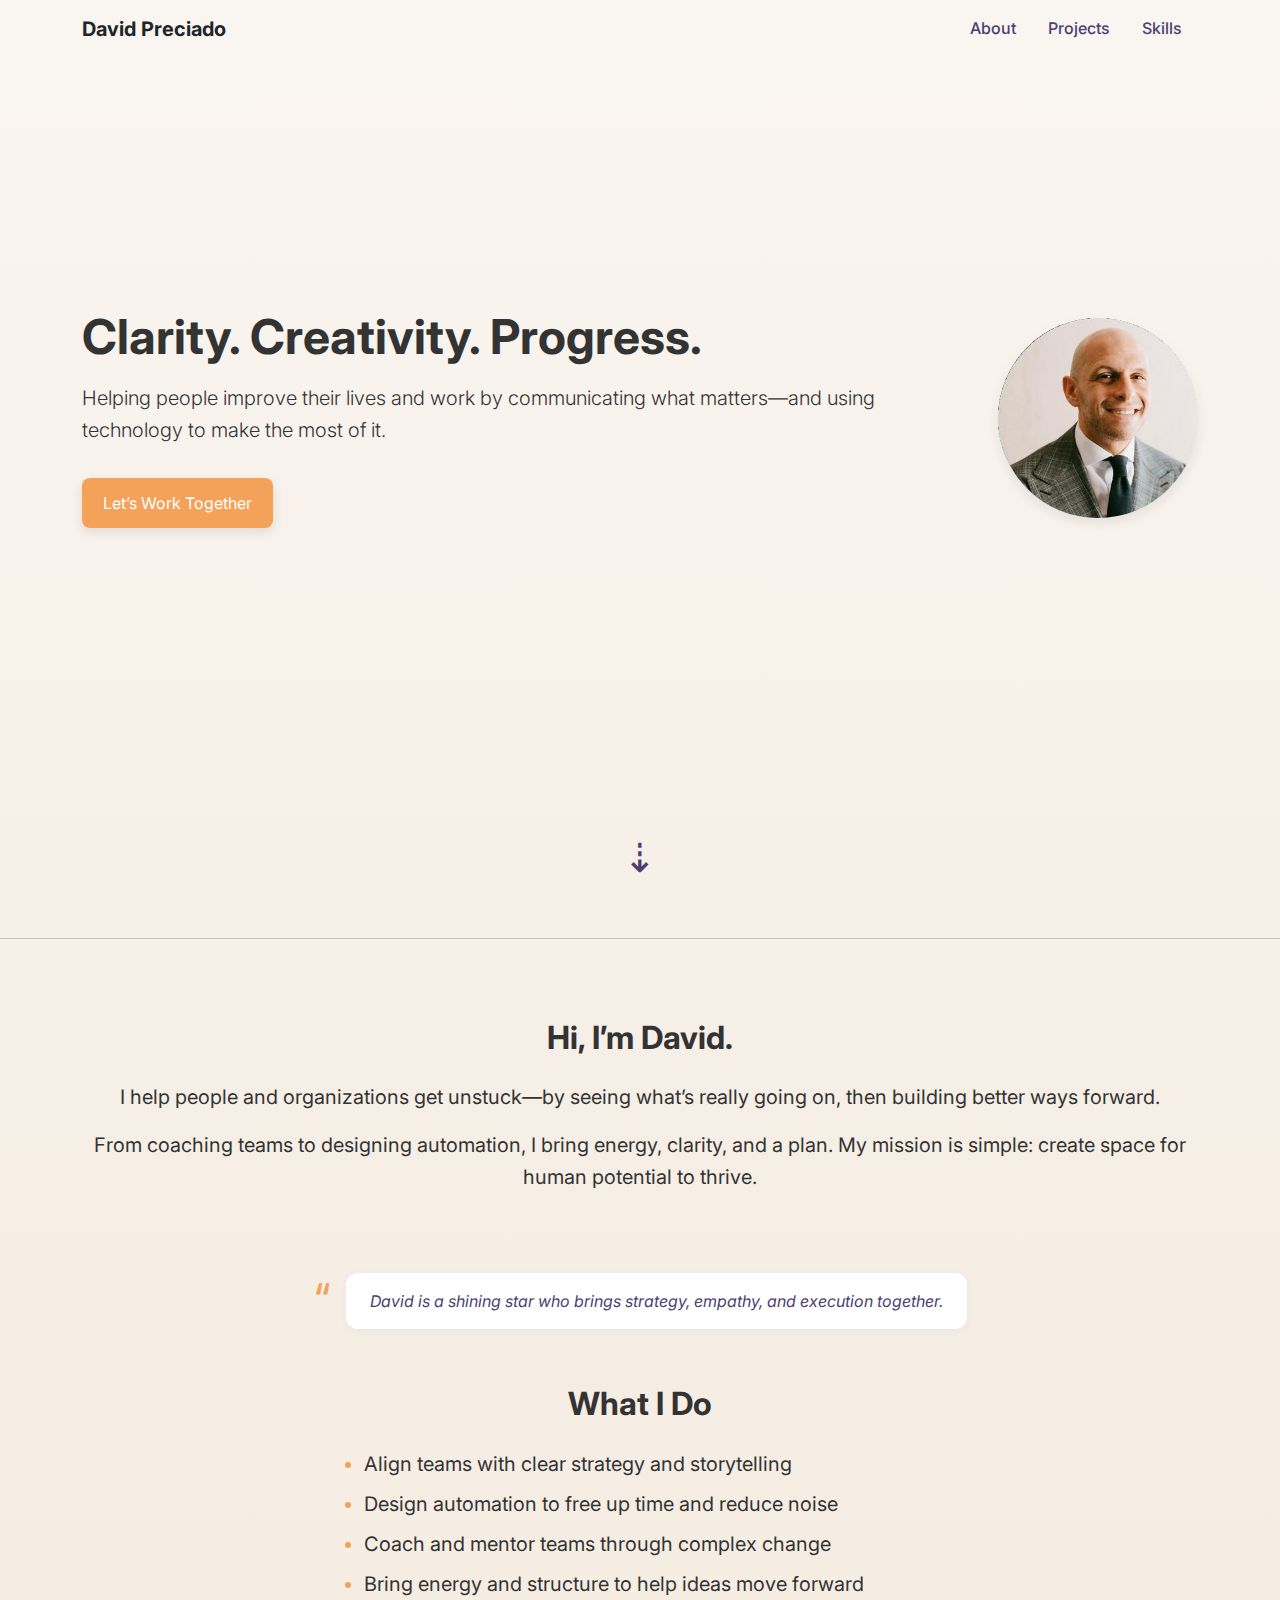
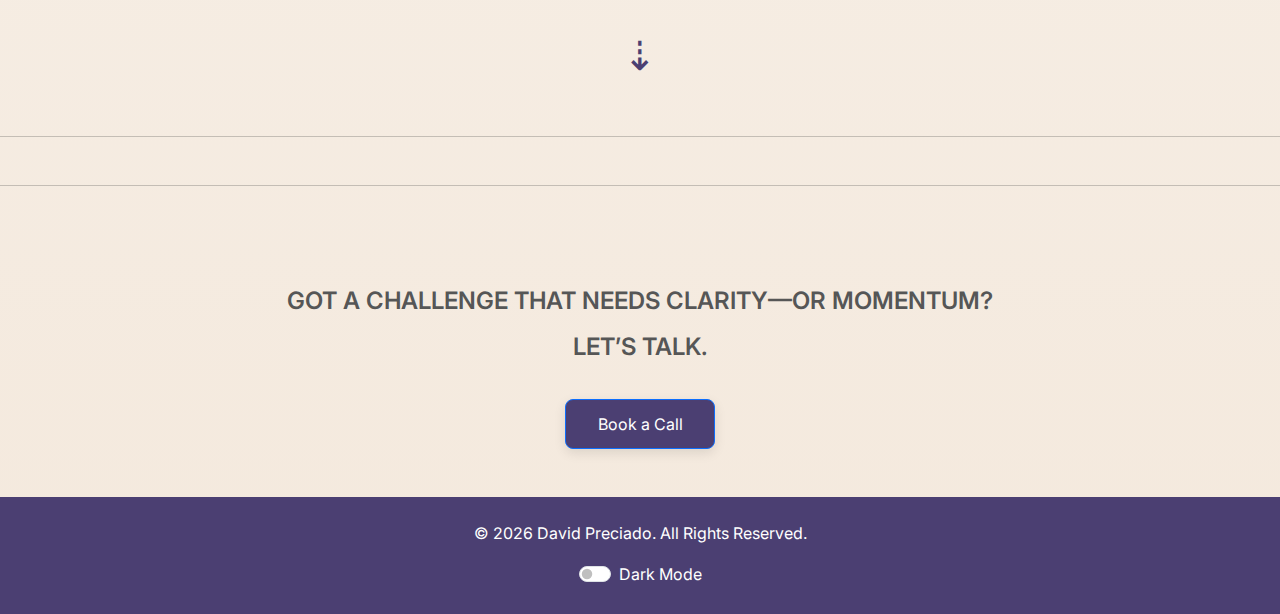
==== index.html @ b1fb0b47 "Add headshot image and enhance homepage layout with new sections and styles" ====
<!DOCTYPE html>
<html lang="en">
<head>
  <meta charset="UTF-8" />
  <meta name="viewport" content="width=device-width, initial-scale=1.0" />
  <title>David Preciado</title>

  <!-- Google Fonts -->
  <link href="https://fonts.googleapis.com/css2?family=Inter:wght@400;600;700;800&display=swap" rel="stylesheet" />
  
  <!-- Bootstrap -->
  <link href="https://cdn.jsdelivr.net/npm/bootstrap@5.3.0/dist/css/bootstrap.min.css" rel="stylesheet" />

  <!-- Custom Styles -->
  <link href="styles/main.css" rel="stylesheet" />
</head>
<body class="custom-body">

  <!-- Navbar -->
  <nav class="navbar navbar-expand-md">
    <div class="container d-flex justify-content-between align-items-center">
      <a class="navbar-brand fw-bold text-dark" href="#">David Preciado</a>
      <ul class="nav">
        <li class="nav-item"><a class="nav-link" href="#">About</a></li>
        <li class="nav-item"><a class="nav-link" href="#">Projects</a></li>
        <li class="nav-item"><a class="nav-link" href="#">Skills</a></li>
      </ul>
    </div>
  </nav>

<!-- Hero Section -->
<header class="hero-section d-flex align-items-center py-5 position-relative">
    <div class="container-xl d-flex flex-column flex-md-row align-items-center justify-content-between gap-5">
      <!-- text + image -->
      <div class="text-md-start text-center">
        <h1 class="display-5 fw-bold">Clarity. Creativity. Progress.</h1>
        <p class="lead mt-3">Helping people improve their lives and work by communicating what matters—and using technology to make the most of it.</p>
        <a href="https://www.linkedin.com/in/davidpreciado/" class="btn btn-highlight mt-3" target="_blank" rel="noopener">Let’s Work Together</a>
      </div>
      <img src="assets/images/headshot.jpg" alt="David Preciado Headshot" class="img-fluid rounded-circle" width="200" height="200" />
    </div>
  </header>
  
  <!-- ✅ Move scroll arrow OUTSIDE the header -->
  <div class="scroll-arrow">
    <a href="#about-section" class="scroll-link" aria-label="Scroll to about section">
      <span>&#8675;</span>
    </a>
  </div>
  
  <hr class="my-5" />
  
  <!-- About -->
  <section id="about-section" class="container pt-4 pb-2 text-center">
    <h2 class="fw-bold mb-4">Hi, I’m David.</h2>
    <p class="fs-5 mb-3">I help people and organizations get unstuck—by seeing what’s really going on, then building better ways forward.</p>
    <p class="fs-5">From coaching teams to designing automation, I bring energy, clarity, and a plan. My mission is simple: create space for human potential to thrive.</p>
  </section>

  <!-- Testimonial Quote -->
  <div class="pull-quote-divider">
    <span class="pull-quote-icon">“</span>
    <blockquote class="pull-quote-text">
      David is a shining star who brings strategy, empathy, and execution together.
    </blockquote>
  </div>
  
  
  
  
  
  
  

  <!-- What I Do -->
  <section id="what-i-do" class="container py-4 text-center">
    <h2 class="fw-bold mb-4">What I Do</h2>
    <ul class="styled-list fs-5 mx-auto text-start" style="max-width: 600px;">
      <li class="mb-2">Align teams with clear strategy and storytelling</li>
      <li class="mb-2">Design automation to free up time and reduce noise</li>
      <li class="mb-2">Coach and mentor teams through complex change</li>
      <li class="mb-2">Bring energy and structure to help ideas move forward</li>
    </ul>
  </section>
<!-- Scroll Arrow to CTA -->
<div class="scroll-arrow scroll-arrow--cta">
    <a href="#cta-section" class="scroll-link" aria-label="Scroll to Call To Action">
      <span>&#8675;</span>
    </a>
  </div>
  
  <hr class="my-5" />
  
  <hr class="my-5" />

  <!-- Call to Action -->
  <section id="cta-section" class="container text-center py-5">
    <p class="fs-4 fw-semibold text-uppercase text-muted">
      Got a challenge that needs clarity—or momentum?
      <span class="d-block mt-2">Let’s talk.</span>
    </p>
    <a href="https://www.linkedin.com/in/davidpreciado/" class="btn btn-primary mt-3" target="_blank" rel="noopener">Book a Call</a>
  </section>
  

  <!-- Footer -->
  <footer class="main-footer text-center py-4">
    <p>&copy; <span id="copyright-year"></span> David Preciado. All Rights Reserved.</p>
    <div class="form-check form-switch d-flex justify-content-center mt-3">
      <input class="form-check-input" type="checkbox" id="dark-mode-toggle" role="switch" aria-label="Toggle dark mode">
      <label class="form-check-label ms-2" for="dark-mode-toggle">Dark Mode</label>
    </div>
  </footer>

  <!-- Scripts -->
  <script src="https://cdn.jsdelivr.net/npm/bootstrap@5.3.0/dist/js/bootstrap.bundle.min.js"></script>
  <script src="scripts/app.js"></script>
</body>
</html>
---- styles/main.css ----
:root {
    --border-radius: 0.5rem;
  }
  
  /* Global Styles */
  .custom-body {
    background: linear-gradient(to bottom, #f9f5f0 0%, #f4e9dd 100%);
    color: #333;
    font-family: 'Inter', sans-serif;
    line-height: 1.6;
  }
  
  /* Typography */
  h1, h2, h3 {
    font-weight: 700;
  }
  h1 {
    font-size: 2.75rem;
  }
  h2 {
    font-size: 2rem;
  }
  @media (max-width: 768px) {
    h1 { font-size: 2rem; }
    h2 { font-size: 1.75rem; }
  }
  
  /* Hero Section */
  .hero-section {
    min-height: 80vh;
  }
  
  /* About Section */
  #about-section {
    padding-top: 2rem !important;
    padding-bottom: 1rem !important;
  }
  
  /* Navigation */
  .navbar .nav-link {
    color: #4B3F72;
    font-weight: 500;
  }
  .navbar .nav-link:hover {
    color: #F4A259;
    text-decoration: underline;
  }
  
  /* Buttons */
  .btn {
    border-radius: var(--border-radius);
    font-size: 1rem;
    min-width: 150px;
    padding: 0.75rem 1.25rem;
    box-shadow: 0 4px 12px rgba(0, 0, 0, 0.1);
    transition: all 0.3s ease;
  }
  .btn:hover {
    transform: translateY(-2px);
    box-shadow: 0 6px 16px rgba(0, 0, 0, 0.15);
  }
  .btn-highlight {
    background-color: #F4A259;
    color: white;
  }
  .btn-highlight:hover {
    background-color: #f6b469;
  }
  .btn-primary {
    background-color: #4B3F72;
    color: white;
  }
  .btn-primary:hover {
    background-color: #6a5897;
  }
  
  /* Footer */
  .main-footer {
    background-color: #4B3F72;
    color: white;
  }
  
  /* List Styling */
  .styled-list {
    list-style-type: disc;
    padding-left: 1.5rem;
  }
  .styled-list li::marker {
    color: #F4A259;
  }
  
  /* Image Styling */
  img {
    display: block;
    height: auto;
    max-width: 100%;
    border-radius: 50%;
    box-shadow:
      0 4px 12px rgba(0, 0, 0, 0.1),
      0 0 0 4px #f9f5f0;
    border: none;
  }
  
  /* Dark Mode */
  body.dark-mode {
    background-color: #1f1f1f;
    color: #f0f0f0;
  }
  body.dark-mode .main-footer {
    background-color: #2e2e2e;
    color: #f0f0f0;
  }
  body.dark-mode .btn-highlight,
  body.dark-mode .btn-primary {
    background-color: #6a5897;
  }
  body.dark-mode .styled-list li::marker {
    color: #F6A873;
  }
  
  /* Scroll Arrow */
  .scroll-arrow {
    display: flex;
    justify-content: center;
    align-items: center;
    margin-top: 3rem;
    font-size: 2.5rem;
    color: #4B3F72;
    animation: bounce 2s infinite;
  }
  .scroll-arrow--cta {
    margin-top: -1rem;
    margin-bottom: 3rem;
  }
  .scroll-link {
    text-decoration: none;
    color: inherit;
    transition: transform 0.3s ease, opacity 0.3s ease;
  }
  .scroll-link:hover {
    transform: scale(1.05);
    opacity: 0.8;
  }
  @keyframes bounce {
    0%, 20%, 50%, 80%, 100% { transform: translateY(0); }
    40% { transform: translateY(5px); }
    60% { transform: translateY(3px); }
  }
  @media (max-width: 576px) {
    .scroll-arrow { display: none; }
  }
  
  /* Testimonial (Pull Quote) */
  .pull-quote-divider {
    display: flex;
    justify-content: center;
    align-items: flex-start;
    margin: 3rem auto 2rem;
    position: relative;
    max-width: 700px;
    gap: 1rem;
  }
  
  .pull-quote-icon {
    font-size: 3rem;
    line-height: 1;
    color: #F4A259;
    position: relative;
    top: 0.2rem;
    flex-shrink: 0;
  }
  
  .pull-quote-text {
    background-color: white;
    padding: 1rem 1.5rem;
    border-radius: 0.75rem;
    box-shadow: 0 2px 10px rgba(0, 0, 0, 0.04);
    font-style: italic;
    font-size: 1rem;
    line-height: 1.5;
    color: #4B3F72;
    margin: 0;
    text-align: left;
  }
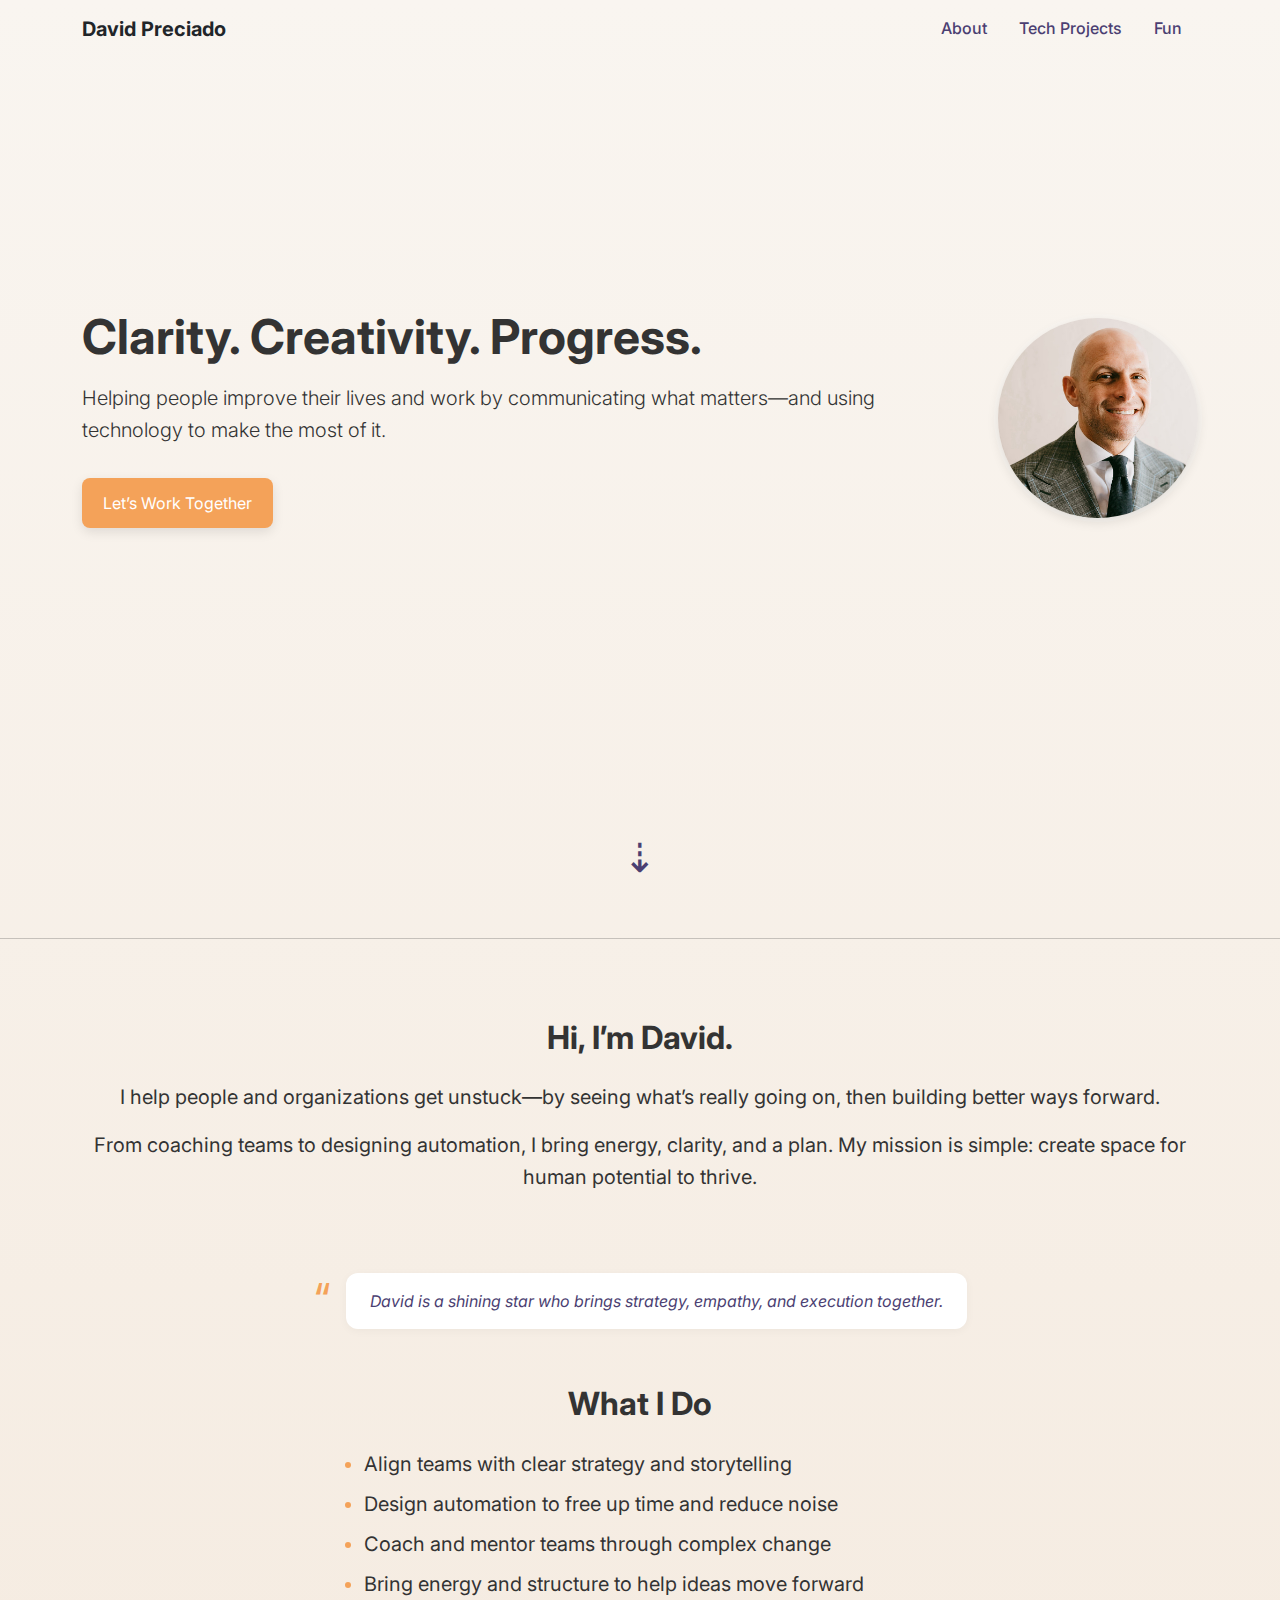
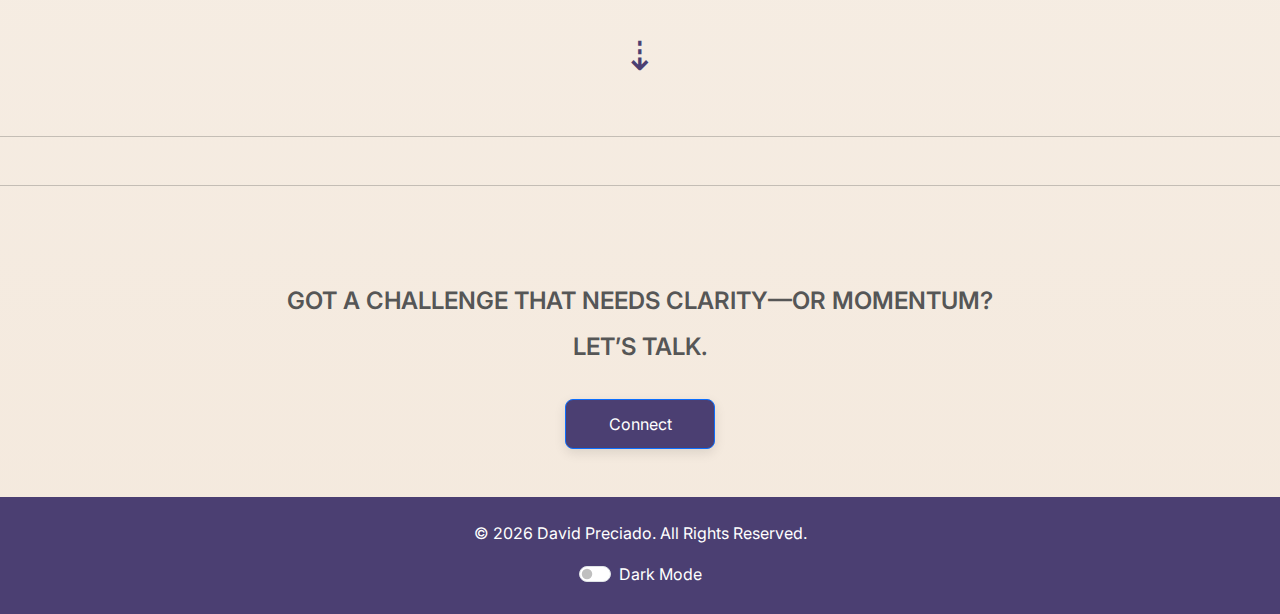
==== commit 7273757e: "Replace headshot image and update navigation links; add styling for ordered lists" ====
--- a/index.html
+++ b/index.html
@@ -21,9 +21,9 @@
     <div class="container d-flex justify-content-between align-items-center">
       <a class="navbar-brand fw-bold text-dark" href="#">David Preciado</a>
       <ul class="nav">
-        <li class="nav-item"><a class="nav-link" href="#">About</a></li>
-        <li class="nav-item"><a class="nav-link" href="#">Projects</a></li>
-        <li class="nav-item"><a class="nav-link" href="#">Skills</a></li>
+        <li class="nav-item"><a class="nav-link" href="/about.html">About</a></li>
+        <li class="nav-item"><a class="nav-link" href="projects.html">Tech Projects</a></li>
+        <li class="nav-item"><a class="nav-link" href="skills.html">Fun</a></li>
       </ul>
     </div>
   </nav>
@@ -37,7 +37,7 @@
         <p class="lead mt-3">Helping people improve their lives and work by communicating what matters—and using technology to make the most of it.</p>
         <a href="https://www.linkedin.com/in/davidpreciado/" class="btn btn-highlight mt-3" target="_blank" rel="noopener">Let’s Work Together</a>
       </div>
-      <img src="assets/images/headshot.jpg" alt="David Preciado Headshot" class="img-fluid rounded-circle" width="200" height="200" />
+      <img src="assets/images/Headshot_3.jpeg" alt="David Preciado Headshot" class="img-fluid rounded-circle" width="200" height="200" />
     </div>
   </header>
   
@@ -99,7 +99,7 @@
       Got a challenge that needs clarity—or momentum?
       <span class="d-block mt-2">Let’s talk.</span>
     </p>
-    <a href="https://www.linkedin.com/in/davidpreciado/" class="btn btn-primary mt-3" target="_blank" rel="noopener">Book a Call</a>
+    <a href="https://www.linkedin.com/in/davidpreciado/" class="btn btn-primary mt-3" target="_blank" rel="noopener">Connect</a>
   </section>
   
 
--- a/styles/main.css
+++ b/styles/main.css
@@ -182,4 +182,12 @@
     margin: 0;
     text-align: left;
   }
-  +  ol {
+    padding-left: 1.25rem;
+  }
+  
+  ol li::marker {
+    color: #F4A259;
+    font-weight: bold;
+  }
+    